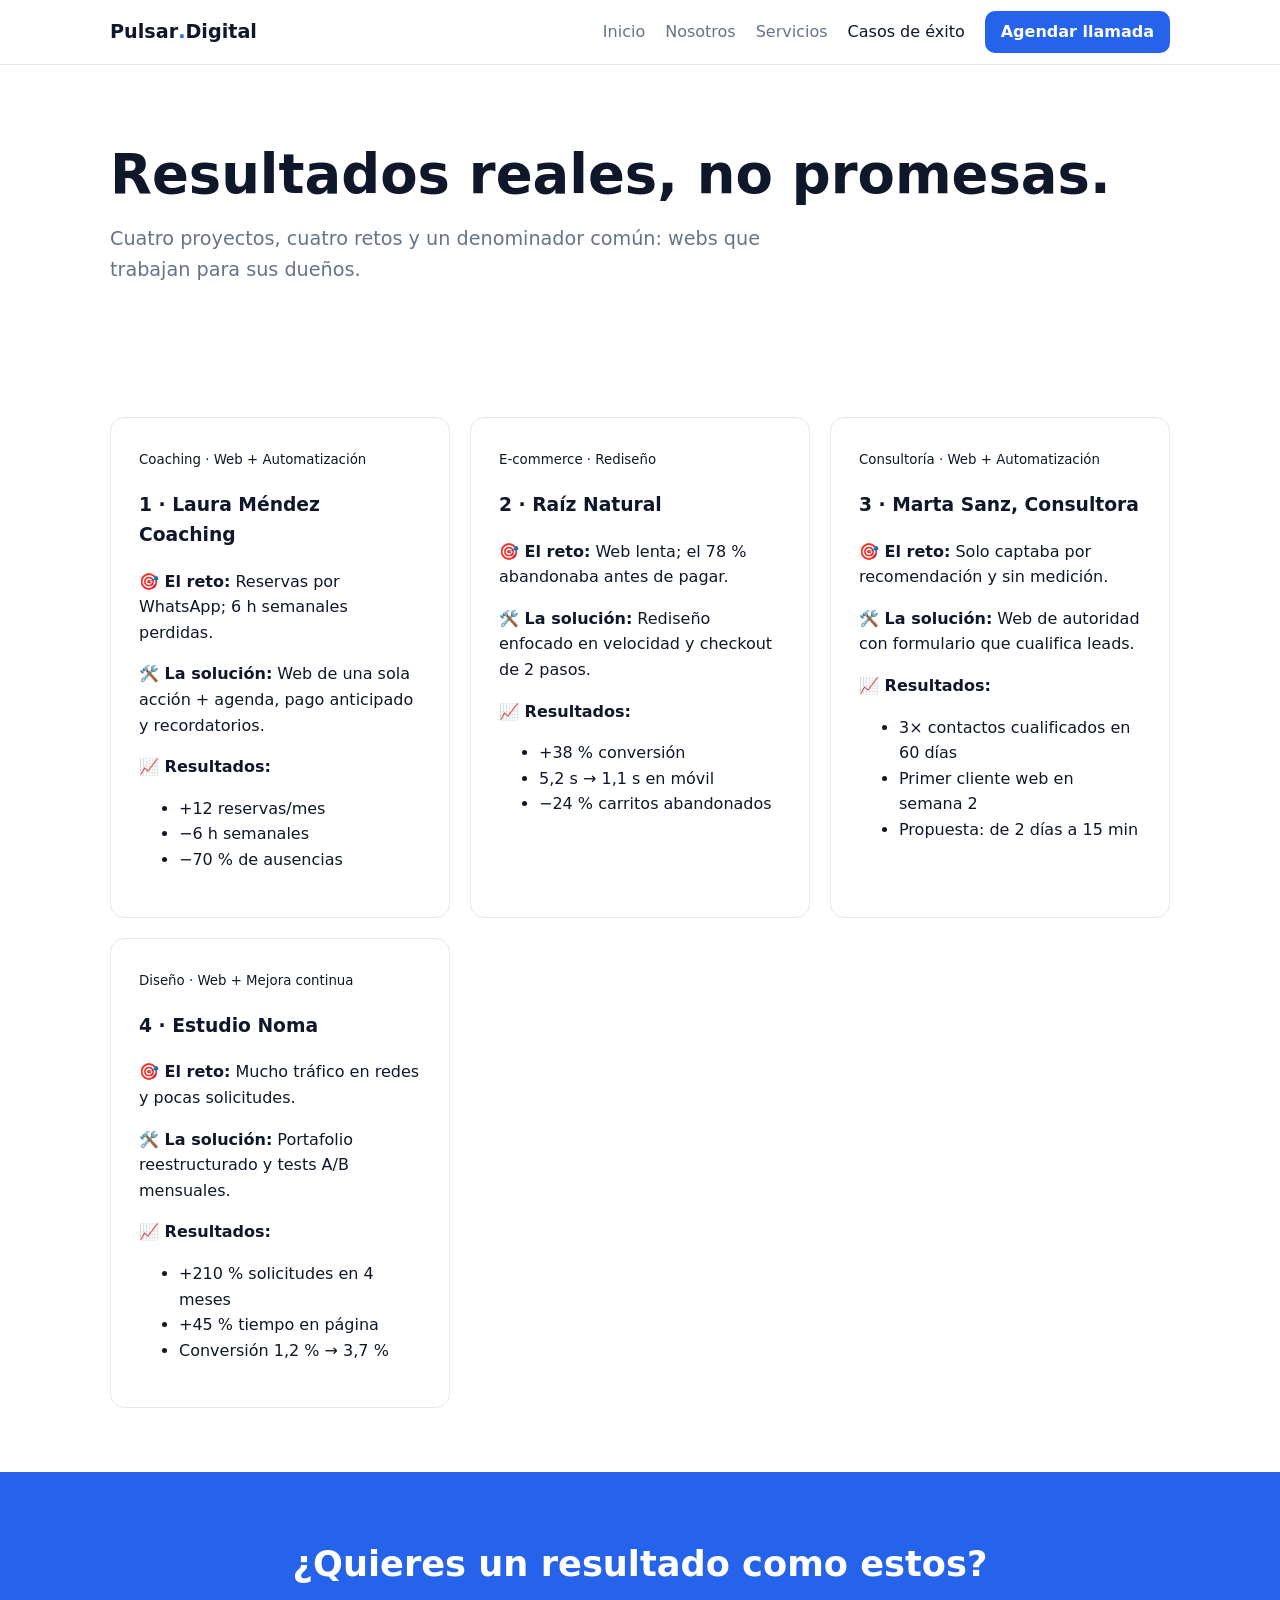
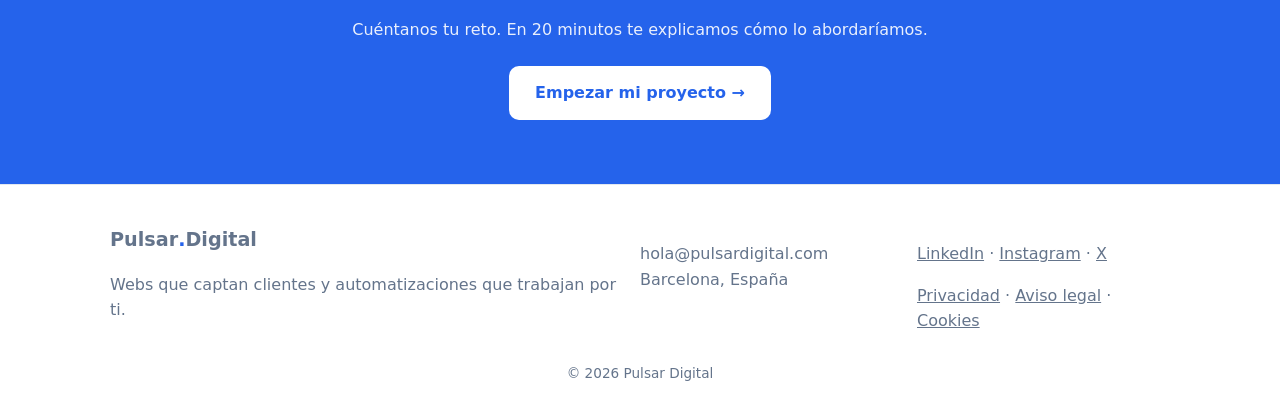
==== casos.html @ 140782b7 "Add files via upload" ====
<!DOCTYPE html>
<html lang="es"><head><meta charset="utf-8">
<meta name="viewport" content="width=device-width,initial-scale=1">
<title>Casos de éxito | Pulsar Digital</title><meta name="description" content="Proyectos reales con resultados medibles.">
<link rel="stylesheet" href="css/styles.css"></head><body>
<header class="hd"><div class="wrap bar"><a class="logo" href="index.html">Pulsar<b>.</b>Digital</a>
<button id="mb" aria-label="Menú">☰</button><nav id="nav"><a href="index.html">Inicio</a><a href="nosotros.html">Nosotros</a><a href="servicios.html">Servicios</a><a href="casos.html" class=on>Casos de éxito</a><a class="btn sm" href="contacto.html">Agendar llamada</a></nav></div></header>
<main><section class="hero"><div class="wrap"><h1>Resultados reales, no promesas.</h1><p class="lead">Cuatro proyectos, cuatro retos y un denominador común: webs que trabajan para sus dueños.</p></div></section>
<section><div class="wrap grid">
<article class="card big"><small>Coaching · Web + Automatización</small><h3>1 · Laura Méndez Coaching</h3><p><b>🎯 El reto:</b> Reservas por WhatsApp; 6 h semanales perdidas.</p><p><b>🛠️ La solución:</b> Web de una sola acción + agenda, pago anticipado y recordatorios.</p><p><b>📈 Resultados:</b></p><ul><li>+12 reservas/mes</li><li>−6 h semanales</li><li>−70 % de ausencias</li></ul></article>
<article class="card big"><small>E-commerce · Rediseño</small><h3>2 · Raíz Natural</h3><p><b>🎯 El reto:</b> Web lenta; el 78 % abandonaba antes de pagar.</p><p><b>🛠️ La solución:</b> Rediseño enfocado en velocidad y checkout de 2 pasos.</p><p><b>📈 Resultados:</b></p><ul><li>+38 % conversión</li><li>5,2 s → 1,1 s en móvil</li><li>−24 % carritos abandonados</li></ul></article>
<article class="card big"><small>Consultoría · Web + Automatización</small><h3>3 · Marta Sanz, Consultora</h3><p><b>🎯 El reto:</b> Solo captaba por recomendación y sin medición.</p><p><b>🛠️ La solución:</b> Web de autoridad con formulario que cualifica leads.</p><p><b>📈 Resultados:</b></p><ul><li>3× contactos cualificados en 60 días</li><li>Primer cliente web en semana 2</li><li>Propuesta: de 2 días a 15 min</li></ul></article>
<article class="card big"><small>Diseño · Web + Mejora continua</small><h3>4 · Estudio Noma</h3><p><b>🎯 El reto:</b> Mucho tráfico en redes y pocas solicitudes.</p><p><b>🛠️ La solución:</b> Portafolio reestructurado y tests A/B mensuales.</p><p><b>📈 Resultados:</b></p><ul><li>+210 % solicitudes en 4 meses</li><li>+45 % tiempo en página</li><li>Conversión 1,2 % → 3,7 %</li></ul></article>
</div></section>
<section class="cta"><div class="wrap"><h2>¿Quieres un resultado como estos?</h2><p>Cuéntanos tu reto. En 20 minutos te explicamos cómo lo abordaríamos.</p><a class="btn inv" href="contacto.html">Empezar mi proyecto →</a></div></section></main>
<footer><div class="wrap ft"><div><a class="logo" href="index.html">Pulsar<b>.</b>Digital</a><p>Webs que captan clientes y automatizaciones que trabajan por ti.</p></div>
<div><p>hola@pulsardigital.com<br>Barcelona, España</p></div>
<div><p><a href="#">LinkedIn</a> · <a href="#">Instagram</a> · <a href="#">X</a></p><p><a href="#">Privacidad</a> · <a href="#">Aviso legal</a> · <a href="#">Cookies</a></p></div></div>
<p class="c">© <span id="y"></span> Pulsar Digital</p></footer>
<script src="js/main.js"></script></body></html>
---- css/styles.css ----
:root{--bg:#fff;--fg:#0f172a;--mut:#64748b;--pri:#2563eb;--alt:#f1f5f9;--bd:#e2e8f0}
@media(prefers-color-scheme:dark){:root{--bg:#0b1120;--fg:#f1f5f9;--mut:#94a3b8;--alt:#111a2e;--bd:#1e293b;--pri:#3b82f6}}
*{box-sizing:border-box}body{margin:0;font:16px/1.6 system-ui,-apple-system,Segoe UI,sans-serif;background:var(--bg);color:var(--fg)}
.wrap{max-width:1100px;margin:auto;padding:0 20px}.narrow{max-width:720px}
section{padding:64px 0}.alt{background:var(--alt)}h1{font-size:clamp(2rem,5vw,3.4rem);line-height:1.1;margin:0 0 16px}h2{font-size:clamp(1.5rem,3vw,2.2rem);margin:0 0 24px}
.lead{font-size:1.2rem;color:var(--mut);max-width:680px}a{color:inherit}
.hd{position:sticky;top:0;background:var(--bg);border-bottom:1px solid var(--bd);z-index:9}.bar{display:flex;align-items:center;justify-content:space-between;height:64px}
.logo{font-weight:800;text-decoration:none;font-size:1.2rem}.logo b{color:var(--pri)}nav{display:flex;gap:20px;align-items:center}nav a{text-decoration:none;color:var(--mut)}nav a.on{color:var(--fg)}#mb{display:none;background:none;border:0;font-size:1.5rem;color:var(--fg)}
.btn{display:inline-block;background:var(--pri);color:#fff!important;padding:14px 26px;border-radius:10px;font-weight:600;text-decoration:none;border:0;cursor:pointer;font-size:1rem}.btn.sm{padding:8px 16px}.btn.inv{background:#fff;color:var(--pri)!important}
.lnk{margin-left:16px;font-weight:600;text-decoration:none}.hero{padding:80px 0 48px}
.stats{background:var(--alt);padding:32px 0}.grid4{display:grid;grid-template-columns:repeat(4,1fr);gap:16px;text-align:center;color:var(--mut)}.grid4 b{display:block;font-size:2rem;color:var(--fg)}
.grid{display:grid;grid-template-columns:repeat(auto-fit,minmax(260px,1fr));gap:20px}.card{border:1px solid var(--bd);border-radius:14px;padding:24px;background:var(--bg)}.card:hover{box-shadow:0 8px 24px rgba(0,0,0,.08)}.card.big{padding:28px}.pr{color:var(--pri);font-weight:700}
.vs{display:grid;grid-template-columns:1fr 1fr;gap:20px}.vs>div{padding:24px;border-radius:14px}.no{background:var(--alt);color:var(--mut)}.yes{border:2px solid var(--pri)}
blockquote{border-left:4px solid var(--pri);margin:24px 0;padding:8px 20px;color:var(--mut)}
.cta{background:var(--pri);color:#fff;text-align:center}.cta p{opacity:.9;max-width:600px;margin:0 auto 24px}
details{border:1px solid var(--bd);border-radius:10px;padding:14px 18px;margin-bottom:10px;background:var(--bg)}summary{cursor:pointer;font-weight:600}
.two{display:grid;grid-template-columns:3fr 2fr;gap:40px}.form{display:grid;gap:16px}label{display:grid;gap:6px;font-weight:600}.chk,fieldset label{display:flex;gap:8px;font-weight:400}
input,select,textarea{font:inherit;padding:12px;border:1px solid var(--bd);border-radius:8px;background:var(--bg);color:var(--fg)}input[type=checkbox]{padding:0}fieldset{border:1px solid var(--bd);border-radius:8px}
footer{border-top:1px solid var(--bd);padding:40px 0 16px;color:var(--mut)}.ft{display:grid;grid-template-columns:2fr 1fr 1fr;gap:24px}.c{text-align:center;font-size:.85rem}
@media(max-width:760px){#mb{display:block}nav{display:none;position:absolute;top:64px;left:0;right:0;background:var(--bg);flex-direction:column;padding:20px;border-bottom:1px solid var(--bd)}nav.open{display:flex}.grid4,.vs,.two,.ft{grid-template-columns:1fr}}
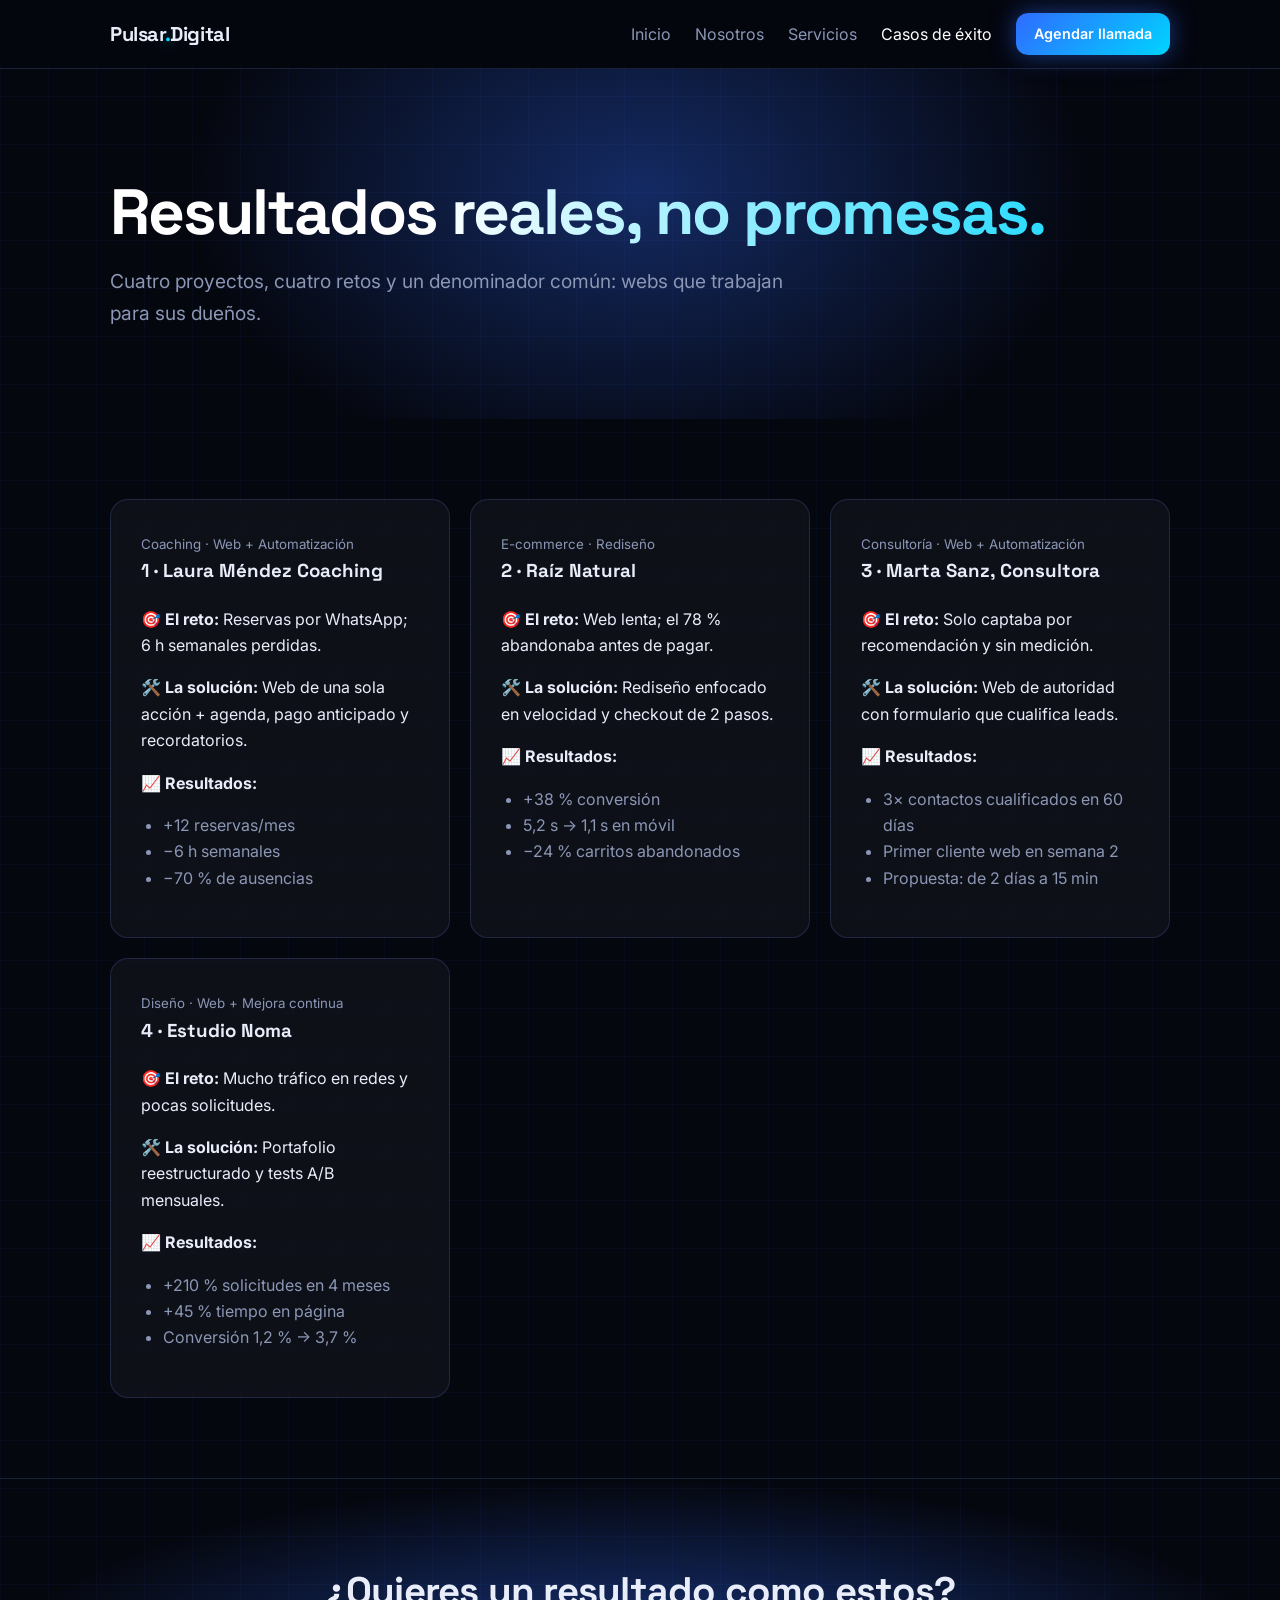
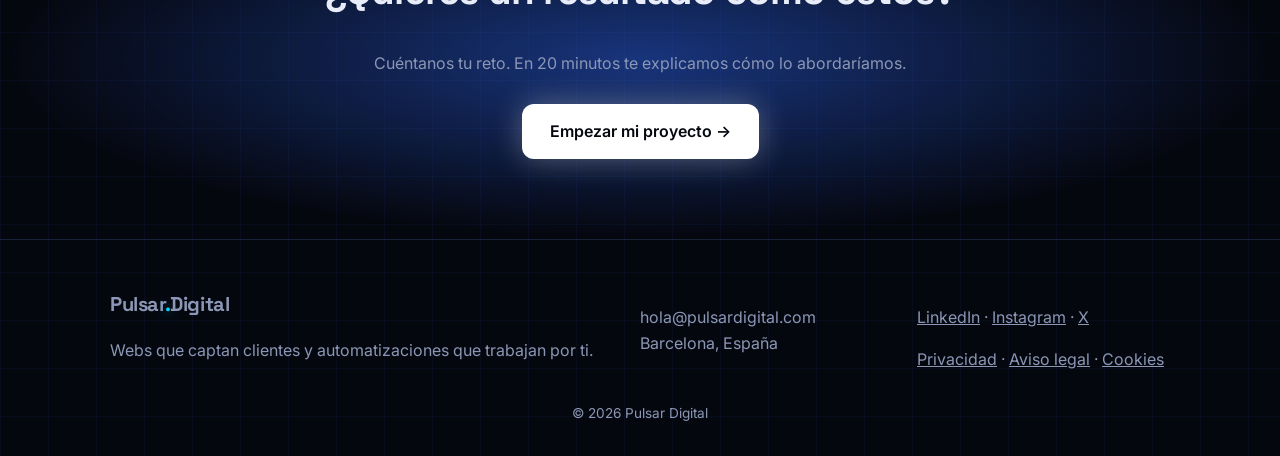
==== commit b6a8a17f: "Add files via upload" ====
--- a/casos.html
+++ b/casos.html
@@ -2,7 +2,7 @@
 <html lang="es"><head><meta charset="utf-8">
 <meta name="viewport" content="width=device-width,initial-scale=1">
 <title>Casos de éxito | Pulsar Digital</title><meta name="description" content="Proyectos reales con resultados medibles.">
-<link rel="stylesheet" href="css/styles.css"></head><body>
+<link rel="preconnect" href="https://fonts.googleapis.com"><link rel="stylesheet" href="https://fonts.googleapis.com/css2?family=Inter:wght@400;500;600&family=Space+Grotesk:wght@500;700&display=swap"><link rel="stylesheet" href="css/styles.css"></head><body>
 <header class="hd"><div class="wrap bar"><a class="logo" href="index.html">Pulsar<b>.</b>Digital</a>
 <button id="mb" aria-label="Menú">☰</button><nav id="nav"><a href="index.html">Inicio</a><a href="nosotros.html">Nosotros</a><a href="servicios.html">Servicios</a><a href="casos.html" class=on>Casos de éxito</a><a class="btn sm" href="contacto.html">Agendar llamada</a></nav></div></header>
 <main><section class="hero"><div class="wrap"><h1>Resultados reales, no promesas.</h1><p class="lead">Cuatro proyectos, cuatro retos y un denominador común: webs que trabajan para sus dueños.</p></div></section>
--- a/css/styles.css
+++ b/css/styles.css
@@ -1,20 +1,34 @@
-:root{--bg:#fff;--fg:#0f172a;--mut:#64748b;--pri:#2563eb;--alt:#f1f5f9;--bd:#e2e8f0}
-@media(prefers-color-scheme:dark){:root{--bg:#0b1120;--fg:#f1f5f9;--mut:#94a3b8;--alt:#111a2e;--bd:#1e293b;--pri:#3b82f6}}
-*{box-sizing:border-box}body{margin:0;font:16px/1.6 system-ui,-apple-system,Segoe UI,sans-serif;background:var(--bg);color:var(--fg)}
+:root{--bg:#05070f;--fg:#e8edf9;--mut:#8b97b5;--pri:#2f6bff;--glow:#00d4ff;--card:rgba(255,255,255,.04);--bd:rgba(120,150,255,.18)}
+*{box-sizing:border-box}html{scroll-behavior:smooth}
+body{margin:0;font:16px/1.65 Inter,system-ui,sans-serif;background:var(--bg);color:var(--fg);background-image:linear-gradient(rgba(47,107,255,.05) 1px,transparent 1px),linear-gradient(90deg,rgba(47,107,255,.05) 1px,transparent 1px);background-size:48px 48px}
+h1,h2,h3,.logo,.grid4 b{font-family:'Space Grotesk',sans-serif}
 .wrap{max-width:1100px;margin:auto;padding:0 20px}.narrow{max-width:720px}
-section{padding:64px 0}.alt{background:var(--alt)}h1{font-size:clamp(2rem,5vw,3.4rem);line-height:1.1;margin:0 0 16px}h2{font-size:clamp(1.5rem,3vw,2.2rem);margin:0 0 24px}
-.lead{font-size:1.2rem;color:var(--mut);max-width:680px}a{color:inherit}
-.hd{position:sticky;top:0;background:var(--bg);border-bottom:1px solid var(--bd);z-index:9}.bar{display:flex;align-items:center;justify-content:space-between;height:64px}
-.logo{font-weight:800;text-decoration:none;font-size:1.2rem}.logo b{color:var(--pri)}nav{display:flex;gap:20px;align-items:center}nav a{text-decoration:none;color:var(--mut)}nav a.on{color:var(--fg)}#mb{display:none;background:none;border:0;font-size:1.5rem;color:var(--fg)}
-.btn{display:inline-block;background:var(--pri);color:#fff!important;padding:14px 26px;border-radius:10px;font-weight:600;text-decoration:none;border:0;cursor:pointer;font-size:1rem}.btn.sm{padding:8px 16px}.btn.inv{background:#fff;color:var(--pri)!important}
-.lnk{margin-left:16px;font-weight:600;text-decoration:none}.hero{padding:80px 0 48px}
-.stats{background:var(--alt);padding:32px 0}.grid4{display:grid;grid-template-columns:repeat(4,1fr);gap:16px;text-align:center;color:var(--mut)}.grid4 b{display:block;font-size:2rem;color:var(--fg)}
-.grid{display:grid;grid-template-columns:repeat(auto-fit,minmax(260px,1fr));gap:20px}.card{border:1px solid var(--bd);border-radius:14px;padding:24px;background:var(--bg)}.card:hover{box-shadow:0 8px 24px rgba(0,0,0,.08)}.card.big{padding:28px}.pr{color:var(--pri);font-weight:700}
-.vs{display:grid;grid-template-columns:1fr 1fr;gap:20px}.vs>div{padding:24px;border-radius:14px}.no{background:var(--alt);color:var(--mut)}.yes{border:2px solid var(--pri)}
-blockquote{border-left:4px solid var(--pri);margin:24px 0;padding:8px 20px;color:var(--mut)}
-.cta{background:var(--pri);color:#fff;text-align:center}.cta p{opacity:.9;max-width:600px;margin:0 auto 24px}
-details{border:1px solid var(--bd);border-radius:10px;padding:14px 18px;margin-bottom:10px;background:var(--bg)}summary{cursor:pointer;font-weight:600}
-.two{display:grid;grid-template-columns:3fr 2fr;gap:40px}.form{display:grid;gap:16px}label{display:grid;gap:6px;font-weight:600}.chk,fieldset label{display:flex;gap:8px;font-weight:400}
-input,select,textarea{font:inherit;padding:12px;border:1px solid var(--bd);border-radius:8px;background:var(--bg);color:var(--fg)}input[type=checkbox]{padding:0}fieldset{border:1px solid var(--bd);border-radius:8px}
-footer{border-top:1px solid var(--bd);padding:40px 0 16px;color:var(--mut)}.ft{display:grid;grid-template-columns:2fr 1fr 1fr;gap:24px}.c{text-align:center;font-size:.85rem}
-@media(max-width:760px){#mb{display:block}nav{display:none;position:absolute;top:64px;left:0;right:0;background:var(--bg);flex-direction:column;padding:20px;border-bottom:1px solid var(--bd)}nav.open{display:flex}.grid4,.vs,.two,.ft{grid-template-columns:1fr}}
+section{padding:80px 0;position:relative}.alt{background:linear-gradient(180deg,rgba(47,107,255,.07),transparent)}
+h1{font-size:clamp(2.2rem,6vw,4rem);line-height:1.05;margin:0 0 20px;letter-spacing:-.03em;background:linear-gradient(90deg,#fff 30%,var(--glow));-webkit-background-clip:text;background-clip:text;color:transparent}
+h2{font-size:clamp(1.6rem,3.5vw,2.4rem);margin:0 0 28px;letter-spacing:-.02em}
+.lead{font-size:1.2rem;color:var(--mut);max-width:680px}a{color:inherit}small{color:var(--mut)}
+.hd{position:sticky;top:0;background:rgba(5,7,15,.75);backdrop-filter:blur(14px);border-bottom:1px solid var(--bd);z-index:9}
+.bar{display:flex;align-items:center;justify-content:space-between;height:68px}
+.logo{font-weight:700;text-decoration:none;font-size:1.25rem;letter-spacing:-.02em}.logo b{color:var(--glow);text-shadow:0 0 12px var(--glow)}
+nav{display:flex;gap:24px;align-items:center}nav a{text-decoration:none;color:var(--mut);transition:.2s}nav a:hover,nav a.on{color:#fff}#mb{display:none;background:none;border:0;font-size:1.5rem;color:#fff}
+.btn{display:inline-block;background:linear-gradient(135deg,var(--pri),var(--glow));color:#fff!important;padding:14px 28px;border-radius:12px;font-weight:600;text-decoration:none;border:0;cursor:pointer;font-size:1rem;box-shadow:0 0 24px rgba(47,107,255,.5);transition:.25s}
+.btn:hover{transform:translateY(-2px);box-shadow:0 0 40px rgba(0,212,255,.7)}.btn.sm{padding:9px 18px;font-size:.9rem}
+.btn.inv{background:#fff;color:#05070f!important;box-shadow:0 0 30px rgba(255,255,255,.3)}
+.lnk{margin-left:18px;font-weight:600;text-decoration:none;color:var(--glow)}
+.hero{padding:110px 0 70px;overflow:hidden}.hero::before{content:"";position:absolute;top:-180px;left:50%;width:900px;height:600px;transform:translateX(-50%);background:radial-gradient(closest-side,rgba(47,107,255,.35),transparent);pointer-events:none}
+.hero .wrap{position:relative}
+.stats{padding:36px 0;border-block:1px solid var(--bd);background:rgba(47,107,255,.05)}
+.grid4{display:grid;grid-template-columns:repeat(4,1fr);gap:16px;text-align:center;color:var(--mut)}.grid4 b{display:block;font-size:2.2rem;color:var(--glow);text-shadow:0 0 18px rgba(0,212,255,.5)}
+.grid{display:grid;grid-template-columns:repeat(auto-fit,minmax(260px,1fr));gap:20px}
+.card{border:1px solid var(--bd);border-radius:18px;padding:26px;background:var(--card);backdrop-filter:blur(8px);transition:.3s}
+.card:hover{border-color:var(--glow);transform:translateY(-4px);box-shadow:0 0 32px rgba(47,107,255,.3)}.card h3{margin-top:0}.card.big{padding:30px}.card li{color:var(--mut)}.pr{color:var(--glow);font-weight:700}
+.vs{display:grid;grid-template-columns:1fr 1fr;gap:20px}.vs>div{padding:28px;border-radius:18px}.no{border:1px dashed var(--bd);color:var(--mut)}.yes{border:1px solid var(--glow);background:rgba(47,107,255,.08);box-shadow:0 0 36px rgba(47,107,255,.25)}
+.no li::marker{content:"✕  ";color:#ff5d73}.yes li::marker{content:"✓  ";color:var(--glow)}ul{padding-left:22px}
+blockquote{border-left:3px solid var(--glow);margin:28px 0;padding:10px 22px;color:var(--mut);background:var(--card);border-radius:0 12px 12px 0}
+.cta{text-align:center;background:radial-gradient(ellipse at center,rgba(47,107,255,.45),transparent 70%);border-top:1px solid var(--bd)}.cta p{color:var(--mut);max-width:600px;margin:0 auto 28px}
+details{border:1px solid var(--bd);border-radius:12px;padding:16px 20px;margin-bottom:12px;background:var(--card)}details[open]{border-color:var(--glow)}summary{cursor:pointer;font-weight:600}details p{color:var(--mut);margin-bottom:0}
+.two{display:grid;grid-template-columns:3fr 2fr;gap:48px}.form{display:grid;gap:18px}label{display:grid;gap:6px;font-weight:600}.chk,fieldset label{display:flex;gap:8px;font-weight:400;color:var(--mut)}
+input,select,textarea{font:inherit;padding:13px;border:1px solid var(--bd);border-radius:10px;background:rgba(255,255,255,.05);color:#fff}
+input:focus,select:focus,textarea:focus{outline:0;border-color:var(--glow);box-shadow:0 0 0 3px rgba(0,212,255,.2)}input[type=checkbox]{padding:0}select option{background:#0b1120}fieldset{border:1px solid var(--bd);border-radius:10px}
+footer{border-top:1px solid var(--bd);padding:48px 0 18px;color:var(--mut)}.ft{display:grid;grid-template-columns:2fr 1fr 1fr;gap:24px}.c{text-align:center;font-size:.85rem}
+@media(max-width:760px){#mb{display:block}nav{display:none;position:absolute;top:68px;left:0;right:0;background:#05070f;flex-direction:column;padding:22px;border-bottom:1px solid var(--bd)}nav.open{display:flex}.grid4,.vs,.two,.ft{grid-template-columns:1fr}section{padding:56px 0}.hero{padding:70px 0 40px}}
